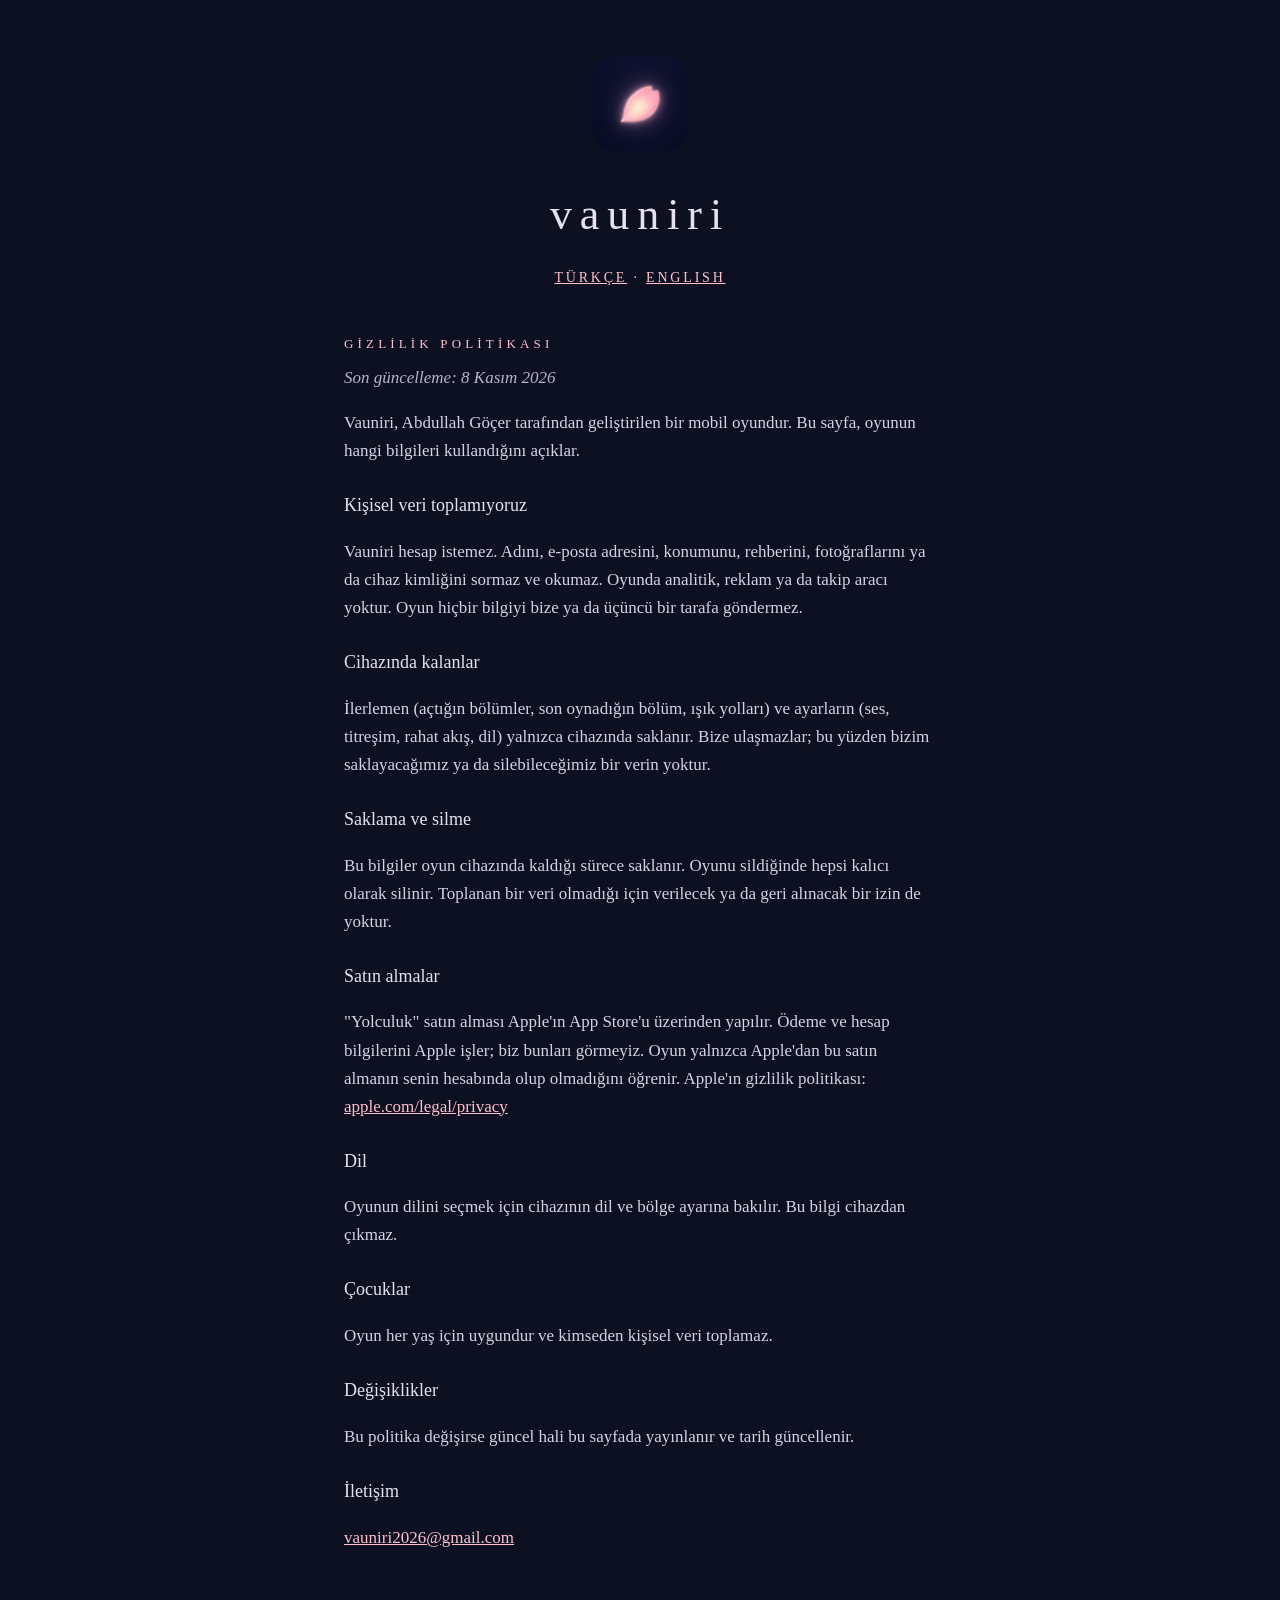
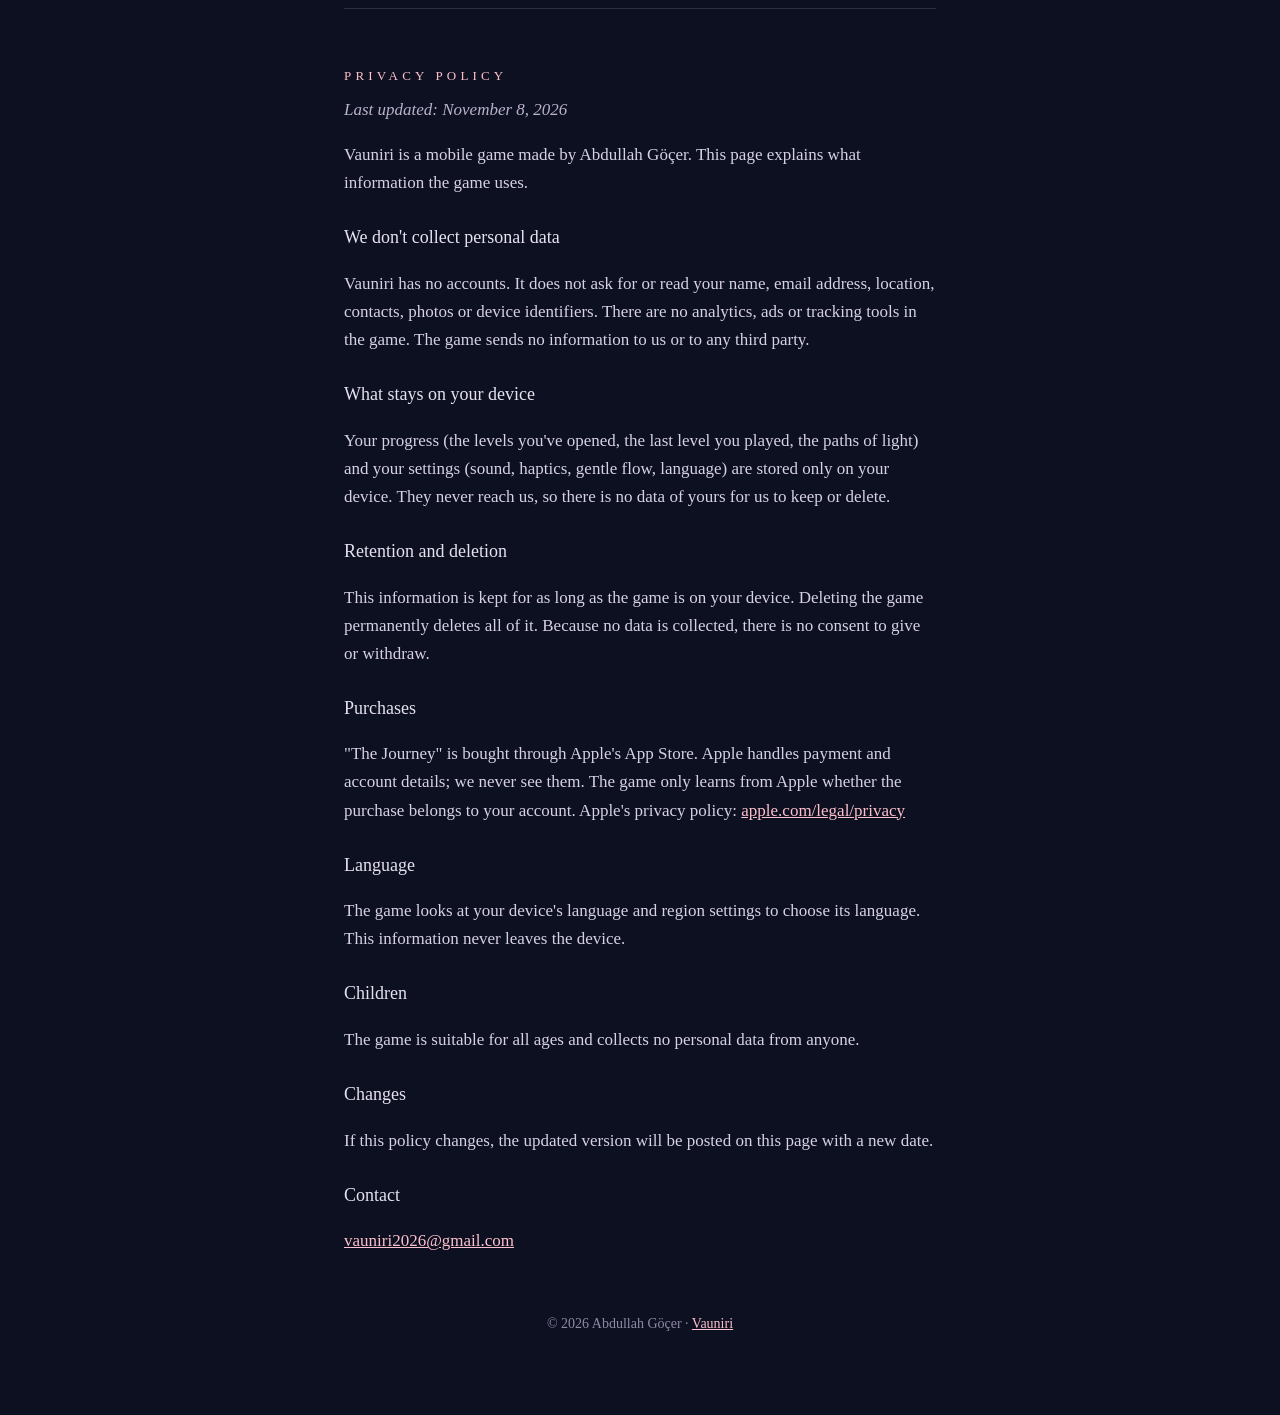
==== privacy.html @ d2f066a0 "Vauniri support and privacy pages" ====
<!DOCTYPE html>
<html lang="tr">
<head>
<meta charset="utf-8">
<meta name="viewport" content="width=device-width, initial-scale=1">
<title>Vauniri · Gizlilik Politikası / Privacy Policy</title>
<link rel="icon" href="icon.png">
<link rel="stylesheet" href="style.css">
</head>
<body>
<main>
<header>
  <a href="./"><img src="icon.png" alt="Vauniri"></a>
  <h1>vauniri</h1>
  <p class="lang"><a href="#tr">TÜRKÇE</a> · <a href="#en">ENGLISH</a></p>
</header>

<section id="tr" lang="tr">
<h2>Gizlilik Politikası</h2>
<p class="sub">Son güncelleme: 8 Kasım 2026</p>
<p>Vauniri, Abdullah Göçer tarafından geliştirilen bir mobil oyundur. Bu sayfa, oyunun hangi bilgileri kullandığını açıklar.</p>

<h3>Kişisel veri toplamıyoruz</h3>
<p>Vauniri hesap istemez. Adını, e-posta adresini, konumunu, rehberini, fotoğraflarını ya da cihaz kimliğini sormaz ve okumaz. Oyunda analitik, reklam ya da takip aracı yoktur. Oyun hiçbir bilgiyi bize ya da üçüncü bir tarafa göndermez.</p>

<h3>Cihazında kalanlar</h3>
<p>İlerlemen (açtığın bölümler, son oynadığın bölüm, ışık yolları) ve ayarların (ses, titreşim, rahat akış, dil) yalnızca cihazında saklanır. Bize ulaşmazlar; bu yüzden bizim saklayacağımız ya da silebileceğimiz bir verin yoktur.</p>

<h3>Saklama ve silme</h3>
<p>Bu bilgiler oyun cihazında kaldığı sürece saklanır. Oyunu sildiğinde hepsi kalıcı olarak silinir. Toplanan bir veri olmadığı için verilecek ya da geri alınacak bir izin de yoktur.</p>

<h3>Satın almalar</h3>
<p>"Yolculuk" satın alması Apple'ın App Store'u üzerinden yapılır. Ödeme ve hesap bilgilerini Apple işler; biz bunları görmeyiz. Oyun yalnızca Apple'dan bu satın almanın senin hesabında olup olmadığını öğrenir. Apple'ın gizlilik politikası: <a href="https://www.apple.com/legal/privacy/">apple.com/legal/privacy</a></p>

<h3>Dil</h3>
<p>Oyunun dilini seçmek için cihazının dil ve bölge ayarına bakılır. Bu bilgi cihazdan çıkmaz.</p>

<h3>Çocuklar</h3>
<p>Oyun her yaş için uygundur ve kimseden kişisel veri toplamaz.</p>

<h3>Değişiklikler</h3>
<p>Bu politika değişirse güncel hali bu sayfada yayınlanır ve tarih güncellenir.</p>

<h3>İletişim</h3>
<p><a href="mailto:vauniri2026@gmail.com">vauniri2026@gmail.com</a></p>
</section>

<hr>

<section id="en" lang="en">
<h2>Privacy Policy</h2>
<p class="sub">Last updated: November 8, 2026</p>
<p>Vauniri is a mobile game made by Abdullah Göçer. This page explains what information the game uses.</p>

<h3>We don't collect personal data</h3>
<p>Vauniri has no accounts. It does not ask for or read your name, email address, location, contacts, photos or device identifiers. There are no analytics, ads or tracking tools in the game. The game sends no information to us or to any third party.</p>

<h3>What stays on your device</h3>
<p>Your progress (the levels you've opened, the last level you played, the paths of light) and your settings (sound, haptics, gentle flow, language) are stored only on your device. They never reach us, so there is no data of yours for us to keep or delete.</p>

<h3>Retention and deletion</h3>
<p>This information is kept for as long as the game is on your device. Deleting the game permanently deletes all of it. Because no data is collected, there is no consent to give or withdraw.</p>

<h3>Purchases</h3>
<p>"The Journey" is bought through Apple's App Store. Apple handles payment and account details; we never see them. The game only learns from Apple whether the purchase belongs to your account. Apple's privacy policy: <a href="https://www.apple.com/legal/privacy/">apple.com/legal/privacy</a></p>

<h3>Language</h3>
<p>The game looks at your device's language and region settings to choose its language. This information never leaves the device.</p>

<h3>Children</h3>
<p>The game is suitable for all ages and collects no personal data from anyone.</p>

<h3>Changes</h3>
<p>If this policy changes, the updated version will be posted on this page with a new date.</p>

<h3>Contact</h3>
<p><a href="mailto:vauniri2026@gmail.com">vauniri2026@gmail.com</a></p>
</section>

<footer>© 2026 Abdullah Göçer · <a href="./">Vauniri</a></footer>
</main>
</body>
</html>
---- style.css ----
:root { color-scheme: dark; }
* { box-sizing: border-box; }
body {
  margin: 0; background: #0d1020; color: #e6e1f0;
  font: 17px/1.65 "Cormorant Garamond", Georgia, "Times New Roman", serif;
}
main { max-width: 640px; margin: 0 auto; padding: 56px 24px 80px; }
header { text-align: center; margin-bottom: 40px; }
header img { width: 96px; height: 96px; border-radius: 22px; }
h1 { font-weight: 300; font-size: 44px; letter-spacing: .18em; margin: 18px 0 4px; }
h2 { font-weight: 400; font-size: 13px; letter-spacing: .32em; text-transform: uppercase; color: #fdc0cc; margin: 44px 0 10px; }
h3 { font-weight: 500; font-size: 18px; margin: 26px 0 4px; }
p, li { color: #d7d1e6; }
.sub { font-style: italic; color: #b9b2cc; margin: 0; }
.lang { text-align: center; font-size: 14px; letter-spacing: .2em; margin-bottom: 8px; }
a { color: #fdc0cc; }
hr { border: 0; border-top: 1px solid rgba(230, 225, 240, .14); margin: 56px 0; }
footer { text-align: center; font-size: 14px; color: #8f88a6; margin-top: 56px; }
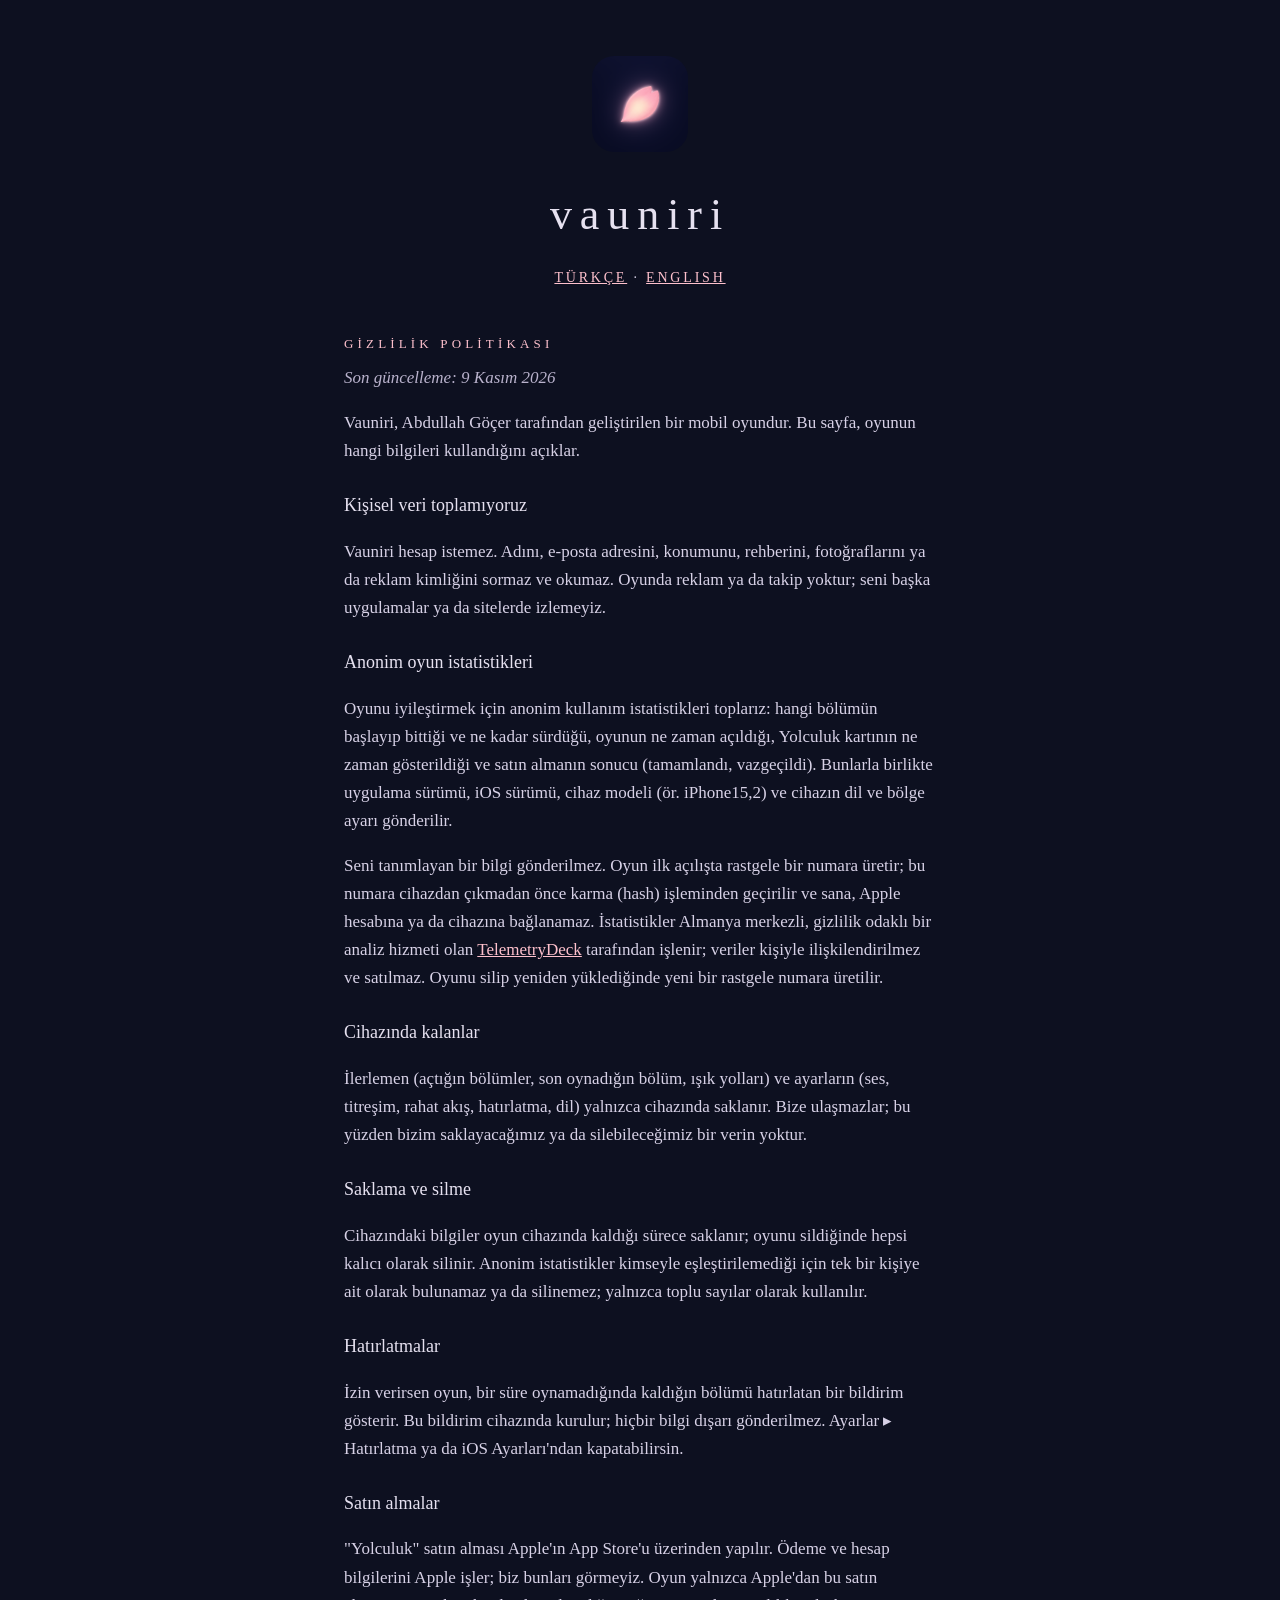
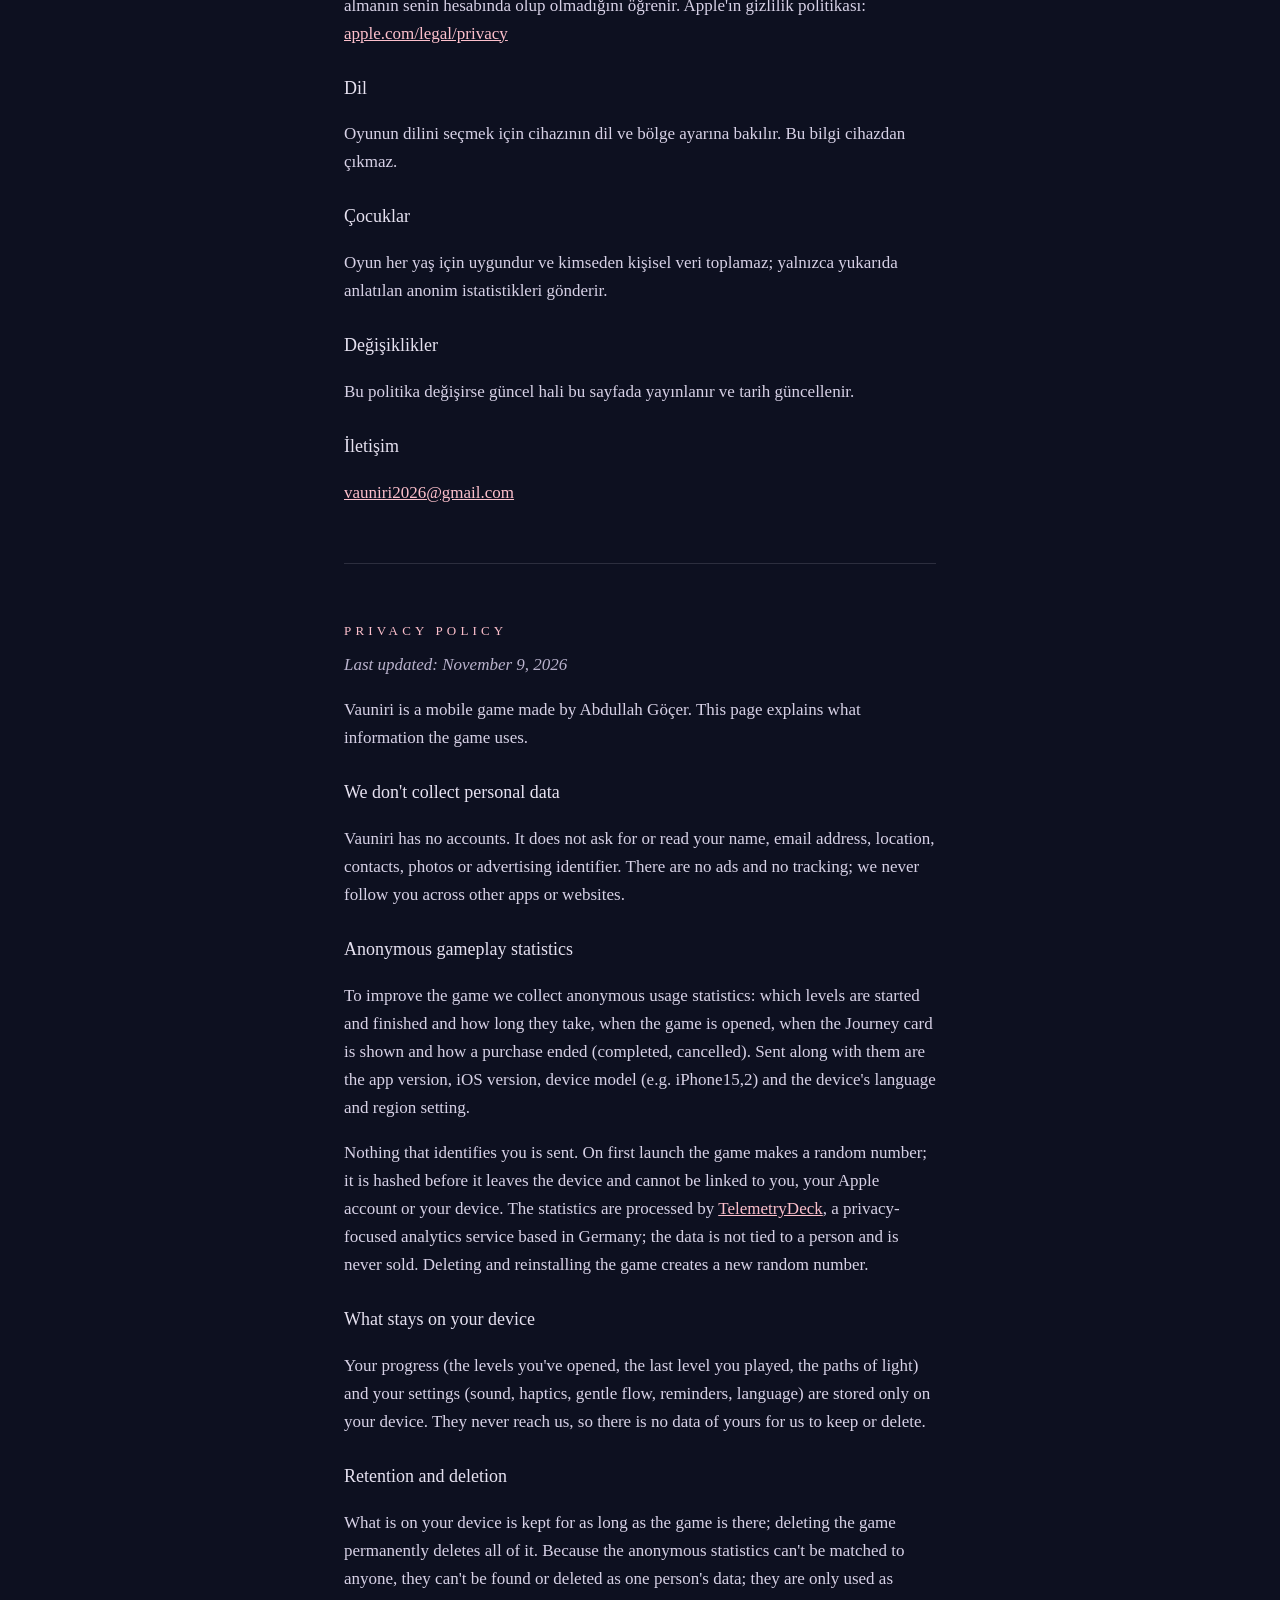
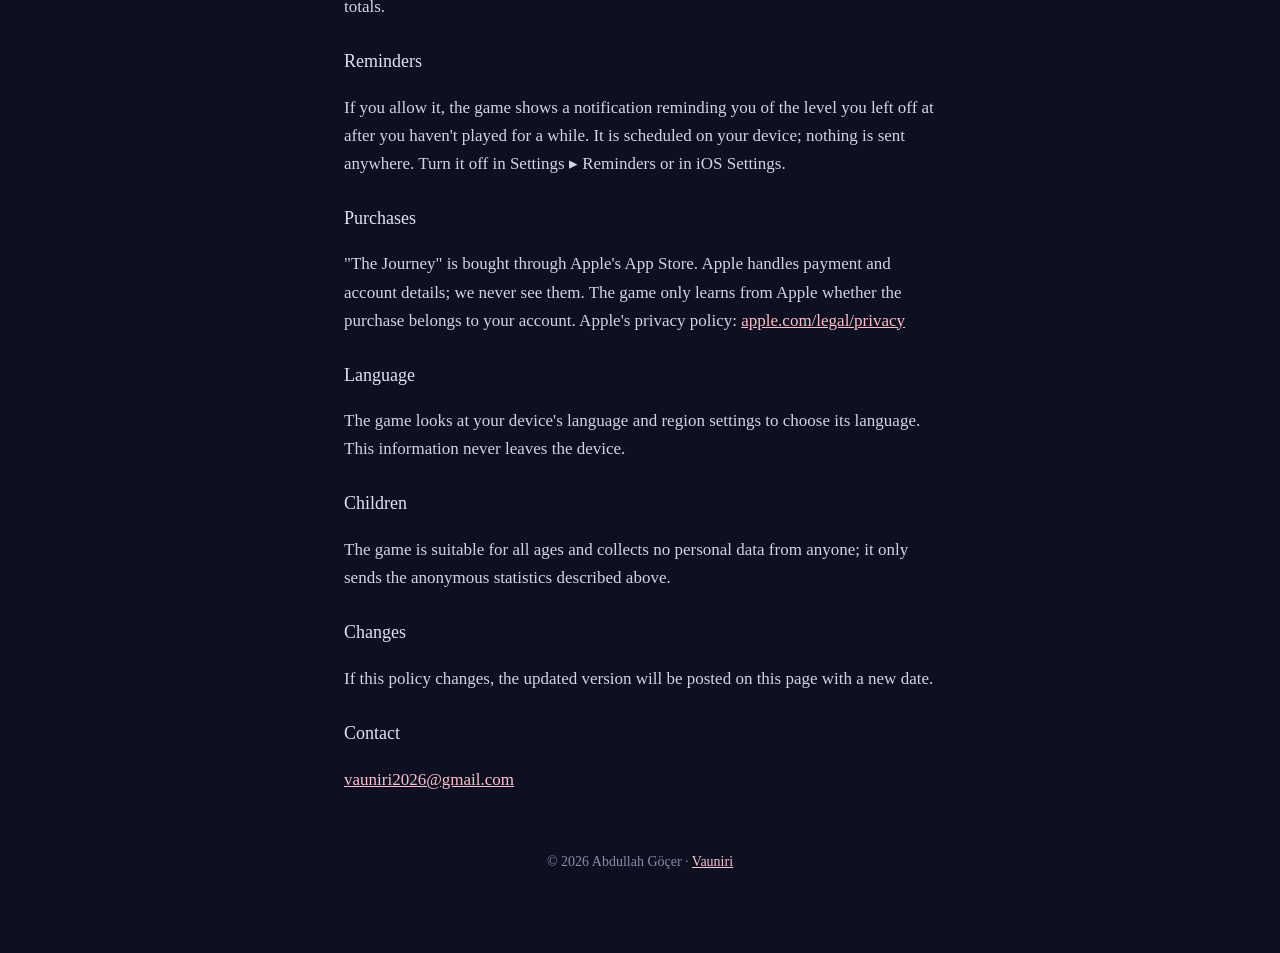
==== commit c692c9fb: "Privacy policy: anonymous gameplay statistics (TelemetryDeck)" ====
--- a/privacy.html
+++ b/privacy.html
@@ -17,17 +17,23 @@
 
 <section id="tr" lang="tr">
 <h2>Gizlilik Politikası</h2>
-<p class="sub">Son güncelleme: 8 Kasım 2026</p>
+<p class="sub">Son güncelleme: 9 Kasım 2026</p>
 <p>Vauniri, Abdullah Göçer tarafından geliştirilen bir mobil oyundur. Bu sayfa, oyunun hangi bilgileri kullandığını açıklar.</p>
 
 <h3>Kişisel veri toplamıyoruz</h3>
-<p>Vauniri hesap istemez. Adını, e-posta adresini, konumunu, rehberini, fotoğraflarını ya da cihaz kimliğini sormaz ve okumaz. Oyunda analitik, reklam ya da takip aracı yoktur. Oyun hiçbir bilgiyi bize ya da üçüncü bir tarafa göndermez.</p>
+<p>Vauniri hesap istemez. Adını, e-posta adresini, konumunu, rehberini, fotoğraflarını ya da reklam kimliğini sormaz ve okumaz. Oyunda reklam ya da takip yoktur; seni başka uygulamalar ya da sitelerde izlemeyiz.</p>
+<h3>Anonim oyun istatistikleri</h3>
+<p>Oyunu iyileştirmek için anonim kullanım istatistikleri toplarız: hangi bölümün başlayıp bittiği ve ne kadar sürdüğü, oyunun ne zaman açıldığı, Yolculuk kartının ne zaman gösterildiği ve satın almanın sonucu (tamamlandı, vazgeçildi). Bunlarla birlikte uygulama sürümü, iOS sürümü, cihaz modeli (ör. iPhone15,2) ve cihazın dil ve bölge ayarı gönderilir.</p>
+<p>Seni tanımlayan bir bilgi gönderilmez. Oyun ilk açılışta rastgele bir numara üretir; bu numara cihazdan çıkmadan önce karma (hash) işleminden geçirilir ve sana, Apple hesabına ya da cihazına bağlanamaz. İstatistikler Almanya merkezli, gizlilik odaklı bir analiz hizmeti olan <a href="https://telemetrydeck.com/privacy/">TelemetryDeck</a> tarafından işlenir; veriler kişiyle ilişkilendirilmez ve satılmaz. Oyunu silip yeniden yüklediğinde yeni bir rastgele numara üretilir.</p>
 
 <h3>Cihazında kalanlar</h3>
-<p>İlerlemen (açtığın bölümler, son oynadığın bölüm, ışık yolları) ve ayarların (ses, titreşim, rahat akış, dil) yalnızca cihazında saklanır. Bize ulaşmazlar; bu yüzden bizim saklayacağımız ya da silebileceğimiz bir verin yoktur.</p>
+<p>İlerlemen (açtığın bölümler, son oynadığın bölüm, ışık yolları) ve ayarların (ses, titreşim, rahat akış, hatırlatma, dil) yalnızca cihazında saklanır. Bize ulaşmazlar; bu yüzden bizim saklayacağımız ya da silebileceğimiz bir verin yoktur.</p>
 
 <h3>Saklama ve silme</h3>
-<p>Bu bilgiler oyun cihazında kaldığı sürece saklanır. Oyunu sildiğinde hepsi kalıcı olarak silinir. Toplanan bir veri olmadığı için verilecek ya da geri alınacak bir izin de yoktur.</p>
+<p>Cihazındaki bilgiler oyun cihazında kaldığı sürece saklanır; oyunu sildiğinde hepsi kalıcı olarak silinir. Anonim istatistikler kimseyle eşleştirilemediği için tek bir kişiye ait olarak bulunamaz ya da silinemez; yalnızca toplu sayılar olarak kullanılır.</p>
+
+<h3>Hatırlatmalar</h3>
+<p>İzin verirsen oyun, bir süre oynamadığında kaldığın bölümü hatırlatan bir bildirim gösterir. Bu bildirim cihazında kurulur; hiçbir bilgi dışarı gönderilmez. Ayarlar ▸ Hatırlatma ya da iOS Ayarları'ndan kapatabilirsin.</p>
 
 <h3>Satın almalar</h3>
 <p>"Yolculuk" satın alması Apple'ın App Store'u üzerinden yapılır. Ödeme ve hesap bilgilerini Apple işler; biz bunları görmeyiz. Oyun yalnızca Apple'dan bu satın almanın senin hesabında olup olmadığını öğrenir. Apple'ın gizlilik politikası: <a href="https://www.apple.com/legal/privacy/">apple.com/legal/privacy</a></p>
@@ -36,7 +42,7 @@
 <p>Oyunun dilini seçmek için cihazının dil ve bölge ayarına bakılır. Bu bilgi cihazdan çıkmaz.</p>
 
 <h3>Çocuklar</h3>
-<p>Oyun her yaş için uygundur ve kimseden kişisel veri toplamaz.</p>
+<p>Oyun her yaş için uygundur ve kimseden kişisel veri toplamaz; yalnızca yukarıda anlatılan anonim istatistikleri gönderir.</p>
 
 <h3>Değişiklikler</h3>
 <p>Bu politika değişirse güncel hali bu sayfada yayınlanır ve tarih güncellenir.</p>
@@ -49,17 +55,23 @@
 
 <section id="en" lang="en">
 <h2>Privacy Policy</h2>
-<p class="sub">Last updated: November 8, 2026</p>
+<p class="sub">Last updated: November 9, 2026</p>
 <p>Vauniri is a mobile game made by Abdullah Göçer. This page explains what information the game uses.</p>
 
 <h3>We don't collect personal data</h3>
-<p>Vauniri has no accounts. It does not ask for or read your name, email address, location, contacts, photos or device identifiers. There are no analytics, ads or tracking tools in the game. The game sends no information to us or to any third party.</p>
+<p>Vauniri has no accounts. It does not ask for or read your name, email address, location, contacts, photos or advertising identifier. There are no ads and no tracking; we never follow you across other apps or websites.</p>
+<h3>Anonymous gameplay statistics</h3>
+<p>To improve the game we collect anonymous usage statistics: which levels are started and finished and how long they take, when the game is opened, when the Journey card is shown and how a purchase ended (completed, cancelled). Sent along with them are the app version, iOS version, device model (e.g. iPhone15,2) and the device's language and region setting.</p>
+<p>Nothing that identifies you is sent. On first launch the game makes a random number; it is hashed before it leaves the device and cannot be linked to you, your Apple account or your device. The statistics are processed by <a href="https://telemetrydeck.com/privacy/">TelemetryDeck</a>, a privacy-focused analytics service based in Germany; the data is not tied to a person and is never sold. Deleting and reinstalling the game creates a new random number.</p>
 
 <h3>What stays on your device</h3>
-<p>Your progress (the levels you've opened, the last level you played, the paths of light) and your settings (sound, haptics, gentle flow, language) are stored only on your device. They never reach us, so there is no data of yours for us to keep or delete.</p>
+<p>Your progress (the levels you've opened, the last level you played, the paths of light) and your settings (sound, haptics, gentle flow, reminders, language) are stored only on your device. They never reach us, so there is no data of yours for us to keep or delete.</p>
 
 <h3>Retention and deletion</h3>
-<p>This information is kept for as long as the game is on your device. Deleting the game permanently deletes all of it. Because no data is collected, there is no consent to give or withdraw.</p>
+<p>What is on your device is kept for as long as the game is there; deleting the game permanently deletes all of it. Because the anonymous statistics can't be matched to anyone, they can't be found or deleted as one person's data; they are only used as totals.</p>
+
+<h3>Reminders</h3>
+<p>If you allow it, the game shows a notification reminding you of the level you left off at after you haven't played for a while. It is scheduled on your device; nothing is sent anywhere. Turn it off in Settings ▸ Reminders or in iOS Settings.</p>
 
 <h3>Purchases</h3>
 <p>"The Journey" is bought through Apple's App Store. Apple handles payment and account details; we never see them. The game only learns from Apple whether the purchase belongs to your account. Apple's privacy policy: <a href="https://www.apple.com/legal/privacy/">apple.com/legal/privacy</a></p>
@@ -68,7 +80,7 @@
 <p>The game looks at your device's language and region settings to choose its language. This information never leaves the device.</p>
 
 <h3>Children</h3>
-<p>The game is suitable for all ages and collects no personal data from anyone.</p>
+<p>The game is suitable for all ages and collects no personal data from anyone; it only sends the anonymous statistics described above.</p>
 
 <h3>Changes</h3>
 <p>If this policy changes, the updated version will be posted on this page with a new date.</p>
